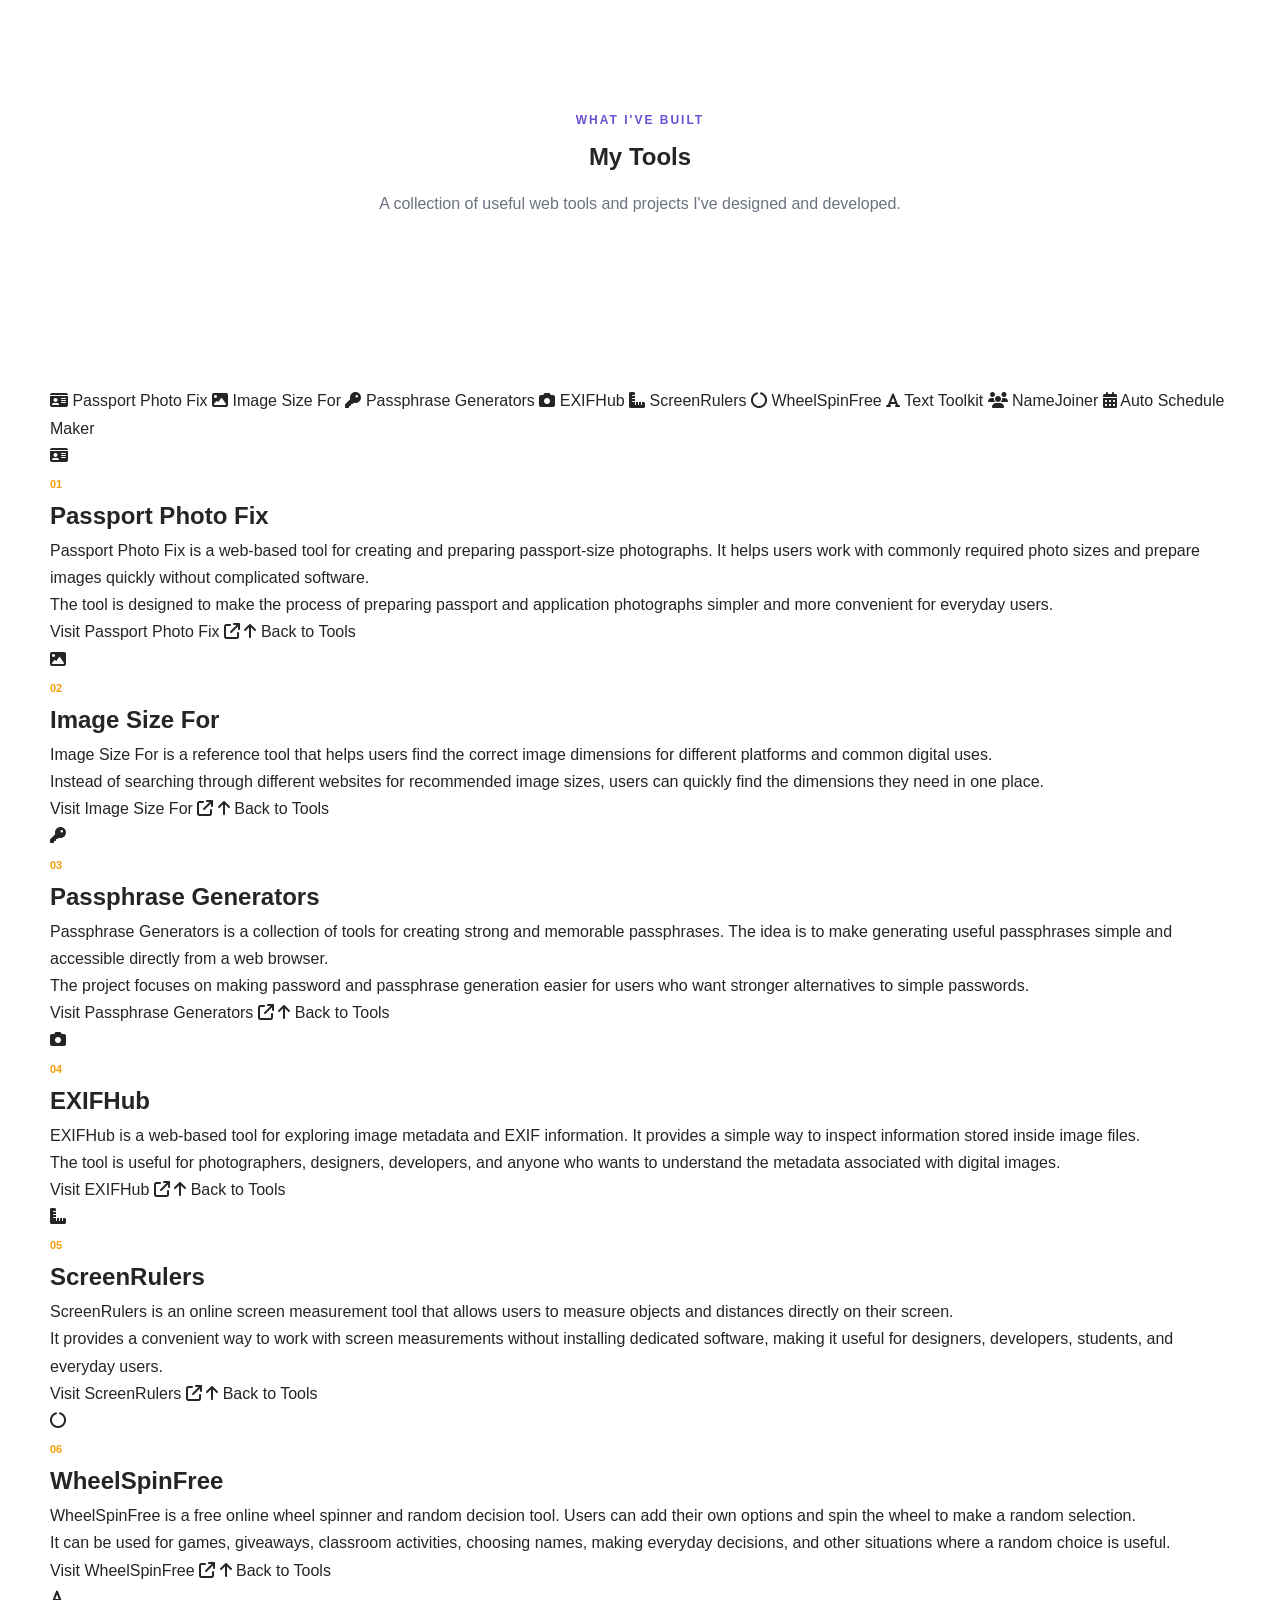
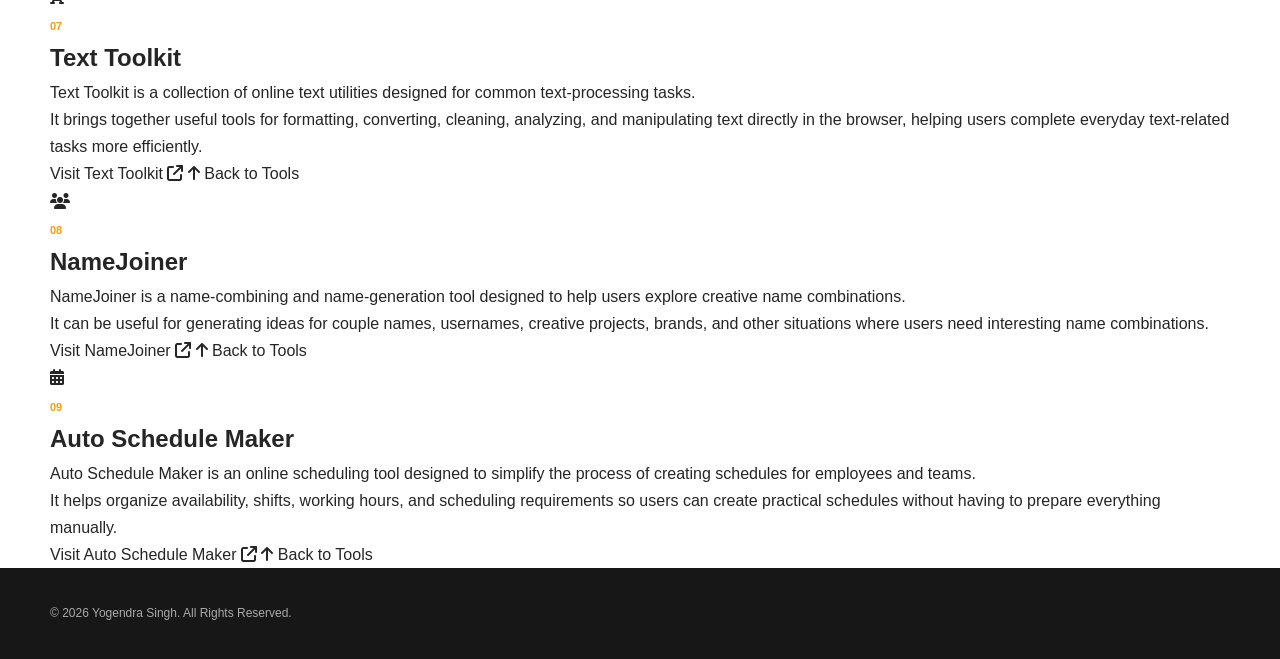
==== tools.html @ ba6ad02d "Add files via upload" ====
<!DOCTYPE html>
<html lang="en">
<head>
    <meta charset="UTF-8">
    <meta name="viewport" content="width=device-width, initial-scale=1.0">

    <title>My Tools | Yogendra Singh</title>
    <meta name="description" content="Explore useful web tools and projects created by Yogendra Singh, including ScreenRulers, WheelSpinFree, Text Toolkit, EXIFHub, and more.">

    <link rel="stylesheet" href="css/style.css">
    <link rel="stylesheet" href="css/tools.css">

    <!-- Font Awesome -->
    <link rel="stylesheet" href="https://cdnjs.cloudflare.com/ajax/libs/font-awesome/6.7.2/css/all.min.css">
</head>

<body>



<!-- ================= TOOLS HERO ================= -->
<section class="section tools-hero" id="tools-top">
    <div class="container">
        <div class="section-heading center">
            <span>WHAT I'VE BUILT</span>
            <h1>My Tools</h1>
            <p>
                A collection of useful web tools and projects
                I've designed and developed.
            </p>
        </div>
    </div>
</section>

<!-- ================= TOOL NAVIGATION ================= -->
<section class="tool-navigation">
    <div class="container">
        <div class="tool-nav-inner">
            <a href="#passport-photo-fix">
                <i class="fa-solid fa-id-card"></i>
                Passport Photo Fix
            </a>

            <a href="#image-size-for">
                <i class="fa-solid fa-image"></i>
                Image Size For
            </a>

            <a href="#passphrase-generators">
                <i class="fa-solid fa-key"></i>
                Passphrase Generators
            </a>

            <a href="#exifhub">
                <i class="fa-solid fa-camera"></i>
                EXIFHub
            </a>

            <a href="#screenrulers">
                <i class="fa-solid fa-ruler-combined"></i>
                ScreenRulers
            </a>

            <a href="#wheelspinfree">
                <i class="fa-solid fa-circle-notch"></i>
                WheelSpinFree
            </a>

            <a href="#text-toolkit">
                <i class="fa-solid fa-font"></i>
                Text Toolkit
            </a>

            <a href="#namejoiner">
                <i class="fa-solid fa-users"></i>
                NameJoiner
            </a>

            <a href="#auto-schedule-maker">
                <i class="fa-solid fa-calendar-days"></i>
                Auto Schedule Maker
            </a>
        </div>
    </div>
</section>

<!-- ================= TOOLS ================= -->
<main class="tools-page">
    <div class="container">

        <!-- Passport Photo Fix -->
        <section class="tool-section" id="passport-photo-fix">
            <div class="tool-section-icon">
                <i class="fa-solid fa-id-card"></i>
            </div>

            <div class="tool-section-content">
                <span class="tool-number">01</span>
                <h2>Passport Photo Fix</h2>

                <p>
                    Passport Photo Fix is a web-based tool for creating
                    and preparing passport-size photographs. It helps
                    users work with commonly required photo sizes and
                    prepare images quickly without complicated software.
                </p>

                <p>
                    The tool is designed to make the process of preparing
                    passport and application photographs simpler and more
                    convenient for everyday users.
                </p>

                <a href="https://passportphotofix.com/"
                   target="_blank"
                   rel="noopener"
                   class="tool-visit">
                    Visit Passport Photo Fix
                    <i class="fa-solid fa-arrow-up-right-from-square"></i>
                </a>

                <a href="#tools-top" class="back-to-tools">
                    <i class="fa-solid fa-arrow-up"></i>
                    Back to Tools
                </a>
            </div>
        </section>

        <!-- Image Size For -->
        <section class="tool-section" id="image-size-for">
            <div class="tool-section-icon">
                <i class="fa-solid fa-image"></i>
            </div>

            <div class="tool-section-content">
                <span class="tool-number">02</span>
                <h2>Image Size For</h2>

                <p>
                    Image Size For is a reference tool that helps users
                    find the correct image dimensions for different
                    platforms and common digital uses.
                </p>

                <p>
                    Instead of searching through different websites for
                    recommended image sizes, users can quickly find the
                    dimensions they need in one place.
                </p>

                <a href="https://imagesizefor.com/"
                   target="_blank"
                   rel="noopener"
                   class="tool-visit">
                    Visit Image Size For
                    <i class="fa-solid fa-arrow-up-right-from-square"></i>
                </a>

                <a href="#tools-top" class="back-to-tools">
                    <i class="fa-solid fa-arrow-up"></i>
                    Back to Tools
                </a>
            </div>
        </section>

        <!-- Passphrase Generators -->
        <section class="tool-section" id="passphrase-generators">
            <div class="tool-section-icon">
                <i class="fa-solid fa-key"></i>
            </div>

            <div class="tool-section-content">
                <span class="tool-number">03</span>
                <h2>Passphrase Generators</h2>

                <p>
                    Passphrase Generators is a collection of tools for
                    creating strong and memorable passphrases. The idea
                    is to make generating useful passphrases simple and
                    accessible directly from a web browser.
                </p>

                <p>
                    The project focuses on making password and passphrase
                    generation easier for users who want stronger
                    alternatives to simple passwords.
                </p>

                <a href="https://passphrasegenerators.com/"
                   target="_blank"
                   rel="noopener"
                   class="tool-visit">
                    Visit Passphrase Generators
                    <i class="fa-solid fa-arrow-up-right-from-square"></i>
                </a>

                <a href="#tools-top" class="back-to-tools">
                    <i class="fa-solid fa-arrow-up"></i>
                    Back to Tools
                </a>
            </div>
        </section>

        <!-- EXIFHub -->
        <section class="tool-section" id="exifhub">
            <div class="tool-section-icon">
                <i class="fa-solid fa-camera"></i>
            </div>

            <div class="tool-section-content">
                <span class="tool-number">04</span>
                <h2>EXIFHub</h2>

                <p>
                    EXIFHub is a web-based tool for exploring image
                    metadata and EXIF information. It provides a simple
                    way to inspect information stored inside image files.
                </p>

                <p>
                    The tool is useful for photographers, designers,
                    developers, and anyone who wants to understand the
                    metadata associated with digital images.
                </p>

                <a href="https://exifhub.com/"
                   target="_blank"
                   rel="noopener"
                   class="tool-visit">
                    Visit EXIFHub
                    <i class="fa-solid fa-arrow-up-right-from-square"></i>
                </a>

                <a href="#tools-top" class="back-to-tools">
                    <i class="fa-solid fa-arrow-up"></i>
                    Back to Tools
                </a>
            </div>
        </section>

        <!-- ScreenRulers -->
        <section class="tool-section" id="screenrulers">
            <div class="tool-section-icon">
                <i class="fa-solid fa-ruler-combined"></i>
            </div>

            <div class="tool-section-content">
                <span class="tool-number">05</span>
                <h2>ScreenRulers</h2>

                <p>
                    ScreenRulers is an online screen measurement tool
                    that allows users to measure objects and distances
                    directly on their screen.
                </p>

                <p>
                    It provides a convenient way to work with screen
                    measurements without installing dedicated software,
                    making it useful for designers, developers, students,
                    and everyday users.
                </p>

                <a href="https://screenrulers.com/"
                   target="_blank"
                   rel="noopener"
                   class="tool-visit">
                    Visit ScreenRulers
                    <i class="fa-solid fa-arrow-up-right-from-square"></i>
                </a>

                <a href="#tools-top" class="back-to-tools">
                    <i class="fa-solid fa-arrow-up"></i>
                    Back to Tools
                </a>
            </div>
        </section>

        <!-- WheelSpinFree -->
        <section class="tool-section" id="wheelspinfree">
            <div class="tool-section-icon">
                <i class="fa-solid fa-circle-notch"></i>
            </div>

            <div class="tool-section-content">
                <span class="tool-number">06</span>
                <h2>WheelSpinFree</h2>

                <p>
                    WheelSpinFree is a free online wheel spinner and
                    random decision tool. Users can add their own options
                    and spin the wheel to make a random selection.
                </p>

                <p>
                    It can be used for games, giveaways, classroom
                    activities, choosing names, making everyday
                    decisions, and other situations where a random
                    choice is useful.
                </p>

                <a href="https://wheelspinfree.com/"
                   target="_blank"
                   rel="noopener"
                   class="tool-visit">
                    Visit WheelSpinFree
                    <i class="fa-solid fa-arrow-up-right-from-square"></i>
                </a>

                <a href="#tools-top" class="back-to-tools">
                    <i class="fa-solid fa-arrow-up"></i>
                    Back to Tools
                </a>
            </div>
        </section>

        <!-- Text Toolkit -->
        <section class="tool-section" id="text-toolkit">
            <div class="tool-section-icon">
                <i class="fa-solid fa-font"></i>
            </div>

            <div class="tool-section-content">
                <span class="tool-number">07</span>
                <h2>Text Toolkit</h2>

                <p>
                    Text Toolkit is a collection of online text utilities
                    designed for common text-processing tasks.
                </p>

                <p>
                    It brings together useful tools for formatting,
                    converting, cleaning, analyzing, and manipulating
                    text directly in the browser, helping users complete
                    everyday text-related tasks more efficiently.
                </p>

                <a href="https://texttoolkit.dev/"
                   target="_blank"
                   rel="noopener"
                   class="tool-visit">
                    Visit Text Toolkit
                    <i class="fa-solid fa-arrow-up-right-from-square"></i>
                </a>

                <a href="#tools-top" class="back-to-tools">
                    <i class="fa-solid fa-arrow-up"></i>
                    Back to Tools
                </a>
            </div>
        </section>

        <!-- NameJoiner -->
        <section class="tool-section" id="namejoiner">
            <div class="tool-section-icon">
                <i class="fa-solid fa-users"></i>
            </div>

            <div class="tool-section-content">
                <span class="tool-number">08</span>
                <h2>NameJoiner</h2>

                <p>
                    NameJoiner is a name-combining and name-generation
                    tool designed to help users explore creative name
                    combinations.
                </p>

                <p>
                    It can be useful for generating ideas for couple
                    names, usernames, creative projects, brands, and
                    other situations where users need interesting name
                    combinations.
                </p>

                <a href="https://namejoiner.com/"
                   target="_blank"
                   rel="noopener"
                   class="tool-visit">
                    Visit NameJoiner
                    <i class="fa-solid fa-arrow-up-right-from-square"></i>
                </a>

                <a href="#tools-top" class="back-to-tools">
                    <i class="fa-solid fa-arrow-up"></i>
                    Back to Tools
                </a>
            </div>
        </section>

        <!-- Auto Schedule Maker -->
        <section class="tool-section" id="auto-schedule-maker">
            <div class="tool-section-icon">
                <i class="fa-solid fa-calendar-days"></i>
            </div>

            <div class="tool-section-content">
                <span class="tool-number">09</span>
                <h2>Auto Schedule Maker</h2>

                <p>
                    Auto Schedule Maker is an online scheduling tool
                    designed to simplify the process of creating
                    schedules for employees and teams.
                </p>

                <p>
                    It helps organize availability, shifts, working
                    hours, and scheduling requirements so users can
                    create practical schedules without having to
                    prepare everything manually.
                </p>

                <a href="https://autoschedulemaker.com/"
                   target="_blank"
                   rel="noopener"
                   class="tool-visit">
                    Visit Auto Schedule Maker
                    <i class="fa-solid fa-arrow-up-right-from-square"></i>
                </a>

                <a href="#tools-top" class="back-to-tools">
                    <i class="fa-solid fa-arrow-up"></i>
                    Back to Tools
                </a>
            </div>
        </section>

    </div>
</main>

<!-- ================= FOOTER ================= -->
<footer class="footer">
    <div class="container">
        <p>
            © 2026 Yogendra Singh. All Rights Reserved.
        </p>
    </div>
</footer>

</body>
</html>
---- css/style.css ----
/* =========================================
   RESET
========================================= */

* {
    margin: 0;
    padding: 0;
    box-sizing: border-box;
}

html {
    scroll-behavior: smooth;
}

body {
    font-family: "Inter", sans-serif;
    background: #ffffff;
    color: #252525;
    line-height: 1.7;
}

img {
    max-width: 100%;
    display: block;
}

a {
    text-decoration: none;
    color: inherit;
}

button {
    font-family: inherit;
}


/* =========================================
   VARIABLES
========================================= */

:root {

    --primary: #6c4fd3;
    --primary-dark: #553bb5;
    --secondary: #f59e0b;

    --text: #242424;
    --text-light: #6b7280;

    --heading: #171717;

    --background: #ffffff;
    --background-soft: #f8f8fb;

    --border: #e8e8ee;

    --card: #ffffff;

    --shadow:
        0 10px 35px rgba(30, 30, 60, 0.07);

    --radius: 16px;

    --container: 1180px;
}


/* =========================================
   CONTAINER
========================================= */

.container {
    width: min(var(--container), calc(100% - 40px));
    margin: auto;
}


/* =========================================
   HEADER
========================================= */

.header {
    position: sticky;
    top: 0;
    z-index: 1000;

    background: rgba(255, 255, 255, 0.94);

    backdrop-filter: blur(12px);

    border-bottom: 1px solid var(--border);
}

.nav-container {
    height: 76px;

    display: flex;
    align-items: center;
    justify-content: space-between;
}

.logo {
    font-size: 27px;
    font-weight: 800;

    color: var(--primary);
}

.logo span {
    color: var(--secondary);
}


.nav {
    display: flex;
    align-items: center;
    gap: 32px;
}

.nav a {
    font-size: 14px;
    font-weight: 600;

    color: #555;

    transition: 0.25s ease;
}

.nav a:hover {
    color: var(--primary);
}


.menu-toggle {
    display: none;

    border: 0;
    background: transparent;

    font-size: 24px;

    color: var(--text);

    cursor: pointer;
}


/* =========================================
   HERO
========================================= */

.hero {
    min-height: calc(100vh - 76px);

    display: flex;
    align-items: center;

    background:
        radial-gradient(
            circle at 85% 20%,
            rgba(108, 79, 211, 0.08),
            transparent 35%
        );
}

.hero-container {

    display: grid;

    grid-template-columns:
        1.1fr
        0.9fr;

    align-items: center;

    gap: 70px;

    padding-top: 70px;
    padding-bottom: 70px;
}


.hero-small {
    display: inline-block;

    margin-bottom: 12px;

    font-size: 15px;

    font-weight: 600;

    color: var(--primary);
}


.hero h1 {
    font-size: clamp(60px, 8vw, 100px);

    line-height: 1;

    letter-spacing: -4px;

    color: var(--heading);
}

.hero h1 span {
    color: var(--secondary);
}


.hero h2 {
    margin-top: 18px;

    font-size: clamp(28px, 4vw, 46px);

    line-height: 1.15;

    color: var(--heading);
}


.hero p {
    max-width: 620px;

    margin-top: 22px;

    font-size: 17px;

    color: var(--text-light);
}


.hero-buttons {
    display: flex;

    gap: 14px;

    margin-top: 30px;
}


.btn {
    display: inline-flex;

    align-items: center;
    gap: 9px;

    padding: 13px 22px;

    border-radius: 9px;

    font-size: 14px;

    font-weight: 700;

    transition: 0.25s ease;
}


.btn-primary {
    background: var(--primary);

    color: #ffffff;
}

.btn-primary:hover {
    background: var(--primary-dark);

    transform: translateY(-2px);
}


.btn-outline {

    border: 1px solid var(--border);

    color: var(--text);

    background: #fff;
}

.btn-outline:hover {

    border-color: var(--primary);

    color: var(--primary);
}


.social-links {

    display: flex;

    gap: 18px;

    margin-top: 30px;
}

.social-links a {

    width: 38px;
    height: 38px;

    display: flex;

    align-items: center;
    justify-content: center;

    border: 1px solid var(--border);

    border-radius: 50%;

    color: #777;

    transition: 0.25s ease;
}

.social-links a:hover {

    color: var(--primary);

    border-color: var(--primary);

    transform: translateY(-3px);
}


/* HERO IMAGE */

.hero-image {

    display: flex;

    justify-content: center;
}

.image-wrapper {

    width: min(390px, 100%);

    position: relative;
}

.image-wrapper::before {

    content: "";

    position: absolute;

    width: 280px;
    height: 280px;

    border-radius: 50%;

    background: #f1edff;

    top: 50%;
    left: 50%;

    transform: translate(-50%, -50%);

    z-index: -1;
}

.image-wrapper img {

    width: 100%;

    filter: drop-shadow(
        0 25px 30px rgba(0,0,0,0.12)
    );
}


/* =========================================
   SECTION
========================================= */

.section {

    padding: 110px 0;
}

.about,
.journey {

    background: var(--background-soft);
}


.section-heading {

    margin-bottom: 60px;
}

.section-heading.center {

    text-align: center;
}

.section-heading span {

    display: block;

    margin-bottom: 7px;

    font-size: 12px;

    font-weight: 800;

    letter-spacing: 2px;

    color: var(--primary);
}


.section-heading h2 {

    font-size: clamp(32px, 5vw, 46px);

    line-height: 1.2;

    color: var(--heading);
}

.section-heading p {

    max-width: 600px;

    margin: 12px auto 0;

    color: var(--text-light);
}


/* =========================================
   ABOUT
========================================= */

.about-grid {

    display: grid;

    grid-template-columns: 0.7fr 1.3fr;

    align-items: center;

    gap: 80px;
}


.about-image {

    display: flex;

    justify-content: center;
}


.about-image img {

    width: 300px;

    filter:
        drop-shadow(
            0 20px 30px rgba(0,0,0,0.12)
        );
}


.about-content p {

    margin-bottom: 18px;

    color: var(--text-light);

    font-size: 16px;
}


/* =========================================
   SKILLS
========================================= */

.skills {

    margin-top: 35px;
}


.skill {

    margin-bottom: 20px;
}


.skill-header {

    display: flex;

    justify-content: space-between;

    margin-bottom: 7px;

    font-size: 13px;

    font-weight: 600;
}


.skill-header span:last-child {

    color: var(--primary);
}


.skill-bar {

    height: 7px;

    overflow: hidden;

    border-radius: 10px;

    background: #e6e6eb;
}


.skill-bar span {

    display: block;

    height: 100%;

    border-radius: inherit;

    background: var(--primary);
}


/* =========================================
   SERVICES
========================================= */

.services-grid {

    display: grid;

    grid-template-columns:
        repeat(4, 1fr);

    gap: 20px;
}


.service-card {

    padding: 35px 28px;

    border: 1px solid var(--border);

    border-radius: var(--radius);

    background: var(--card);

    transition: 0.3s ease;
}


.service-card:hover {

    transform: translateY(-6px);

    box-shadow: var(--shadow);

    border-color:
        rgba(108, 79, 211, 0.25);
}


.service-icon {

    width: 50px;
    height: 50px;

    display: flex;

    align-items: center;
    justify-content: center;

    margin-bottom: 25px;

    border-radius: 12px;

    background: #f1edff;

    color: var(--primary);

    font-size: 20px;
}


.service-card h3 {

    font-size: 19px;

    margin-bottom: 12px;

    color: var(--heading);
}


.service-card p {

    font-size: 14px;

    color: var(--text-light);
}


/* =========================================
   JOURNEY
========================================= */

.timeline {

    position: relative;

    max-width: 900px;

    margin: auto;

    padding: 20px 0;
}


.timeline::before {

    content: "";

    position: absolute;

    top: 0;
    bottom: 0;

    left: 50%;

    width: 2px;

    background: #ddd;

    transform: translateX(-50%);
}


.timeline-item {

    position: relative;

    width: 50%;

    padding: 15px 45px;

    margin-bottom: 25px;
}


.timeline-item:nth-child(odd) {

    left: 0;

    text-align: right;
}


.timeline-item:nth-child(even) {

    left: 50%;
}


.timeline-dot {

    position: absolute;

    top: 30px;

    width: 13px;
    height: 13px;

    border-radius: 50%;

    background: var(--primary);

    border: 3px solid #fff;

    box-shadow:
        0 0 0 2px var(--primary);

    z-index: 2;
}


.timeline-item:nth-child(odd)
.timeline-dot {

    right: -7px;
}


.timeline-item:nth-child(even)
.timeline-dot {

    left: -7px;
}


.timeline-content {

    padding: 28px;

    border: 1px solid var(--border);

    border-radius: var(--radius);

    background: #fff;

    box-shadow:
        0 5px 20px rgba(0,0,0,0.03);
}


.timeline-year {

    display: inline-block;

    margin-bottom: 7px;

    font-size: 13px;

    font-weight: 700;

    color: var(--primary);
}


.timeline-content h3 {

    margin-bottom: 8px;

    font-size: 19px;

    color: var(--heading);
}


.timeline-content p {

    margin-bottom: 15px;

    font-size: 14px;

    color: var(--text-light);
}


/* =========================================
   TOOLS
========================================= */

.tools {
    background: #fff;
}

.tools-grid {
    display: grid;
    grid-template-columns: repeat(2, 1fr);
    gap: 22px;
    max-width: 950px;
    margin: auto;
}

.tool-card {
    position: relative;
    display: flex;
    gap: 25px;
    padding: 32px;
    border: 1px solid var(--border);
    border-radius: var(--radius);
    background: #fff;
    transition: 0.3s ease;
    overflow: hidden;
}

.tool-card::after {
    content: "";
    position: absolute;
    width: 120px;
    height: 120px;
    border-radius: 50%;
    background: #f6f3ff;
    right: -50px;
    bottom: -50px;
    z-index: 0;
}

.tool-card:hover {
    transform: translateY(-5px);
    border-color: rgba(108,79,211,0.35);
    box-shadow: var(--shadow);
}

.tool-icon {
    flex-shrink: 0;
    width: 55px;
    height: 55px;
    display: flex;
    align-items: center;
    justify-content: center;
    border-radius: 14px;
    background: #f1edff;
    color: var(--primary);
    font-size: 21px;
    z-index: 1;
}

.tool-content {
    position: relative;
    z-index: 1;
}

.tool-number {
    font-size: 11px;
    font-weight: 800;
    color: var(--secondary);
}

.tool-content h3 {
    margin: 3px 0 8px;
    font-size: 20px;
    color: var(--heading);
}

.tool-content p {
    font-size: 14px;
    color: var(--text-light);
    margin-bottom: 14px;
}

.tool-link {
    display: inline-flex;
    align-items: center;
    gap: 7px;
    font-size: 13px;
    font-weight: 700;
    color: var(--primary);
}

/* =========================================
   CONTACT
========================================= */

.contact {

    background: var(--background-soft);
}


.contact-box {

    display: grid;

    grid-template-columns: 1fr 1fr;

    gap: 70px;

    align-items: center;

    padding: 60px;

    border-radius: 24px;

    background: #fff;

    border: 1px solid var(--border);

    box-shadow: var(--shadow);
}


.contact-content > span {

    font-size: 12px;

    font-weight: 800;

    letter-spacing: 2px;

    color: var(--primary);
}


.contact-content h2 {

    margin: 10px 0;

    font-size: 38px;

    line-height: 1.2;

    color: var(--heading);
}


.contact-content p {

    color: var(--text-light);
}


.contact-links {

    display: grid;

    gap: 12px;
}


.contact-links a {

    display: flex;

    align-items: center;

    gap: 15px;

    padding: 16px 20px;

    border: 1px solid var(--border);

    border-radius: 12px;

    transition: 0.25s ease;
}


.contact-links a:hover {

    border-color: var(--primary);

    color: var(--primary);
}


.contact-links i {

    font-size: 22px;
}


.contact-links small {

    display: block;

    font-size: 11px;

    color: var(--text-light);
}


.contact-links strong {

    display: block;

    font-size: 14px;
}


/* =========================================
   FOOTER
========================================= */

.footer {

    padding: 35px 0;

    background: #171717;

    color: #fff;
}


.footer-container {

    display: flex;

    align-items: center;

    justify-content: space-between;
}


.footer strong {

    font-size: 20px;
}


.footer strong span {

    color: var(--secondary);
}


.footer p {

    font-size: 12px;

    color: #aaa;
}


/* =========================================
   RESPONSIVE
========================================= */

@media (max-width: 1000px) {

    .services-grid {

        grid-template-columns:
            repeat(2, 1fr);
    }

    .hero-container {

        grid-template-columns: 1fr;

        text-align: center;
    }

    .hero p {

        margin-left: auto;
        margin-right: auto;
    }

    .hero-buttons,
    .social-links {

        justify-content: center;
    }

    .hero-image {

        order: -1;
    }

    .image-wrapper {

        width: 280px;
    }

    .about-grid {

        grid-template-columns: 1fr;

        gap: 40px;
    }

    .about-image {

        order: -1;
    }

    .about-content {

        max-width: 800px;

        margin: auto;
    }

    .contact-box {

        grid-template-columns: 1fr;

        gap: 35px;
    }
}


@media (max-width: 768px) {

    .container {

        width: min(
            var(--container),
            calc(100% - 30px)
        );
    }


    .nav {

        position: absolute;

        top: 76px;

        left: 0;

        right: 0;

        display: none;

        flex-direction: column;

        align-items: stretch;

        gap: 0;

        padding: 10px 20px 20px;

        background: #fff;

        border-bottom: 1px solid var(--border);

        box-shadow: 0 10px 20px rgba(0,0,0,0.05);
    }


    .nav.active {

        display: flex;
    }


    .nav a {

        padding: 12px 0;

        border-bottom: 1px solid #f1f1f1;
    }


    .menu-toggle {

        display: block;
    }


    .section {

        padding: 80px 0;
    }


    .services-grid {

        grid-template-columns: 1fr;
    }


    .tools-grid {

        grid-template-columns: 1fr;
    }


    .timeline::before {

        left: 10px;

        transform: none;
    }


    .timeline-item,
    .timeline-item:nth-child(even),
    .timeline-item:nth-child(odd) {

        width: 100%;

        left: 0;

        padding-left: 40px;

        padding-right: 0;

        text-align: left;
    }


    .timeline-dot,
    .timeline-item:nth-child(odd) .timeline-dot,
    .timeline-item:nth-child(even) .timeline-dot {

        left: 4px;

        right: auto;
    }


    .contact-box {

        padding: 35px 25px;
    }


    .footer-container {

        flex-direction: column;

        gap: 12px;

        text-align: center;
    }
}


@media (max-width: 500px) {

    .hero h1 {

        font-size: 64px;

        letter-spacing: -3px;
    }


    .hero h2 {

        font-size: 29px;
    }


    .hero-buttons {

        flex-direction: column;
    }


    .btn {

        justify-content: center;
    }


    .tool-card {

        flex-direction: column;

        padding: 25px;
    }


    .contact-content h2 {

        font-size: 30px;
    }
}
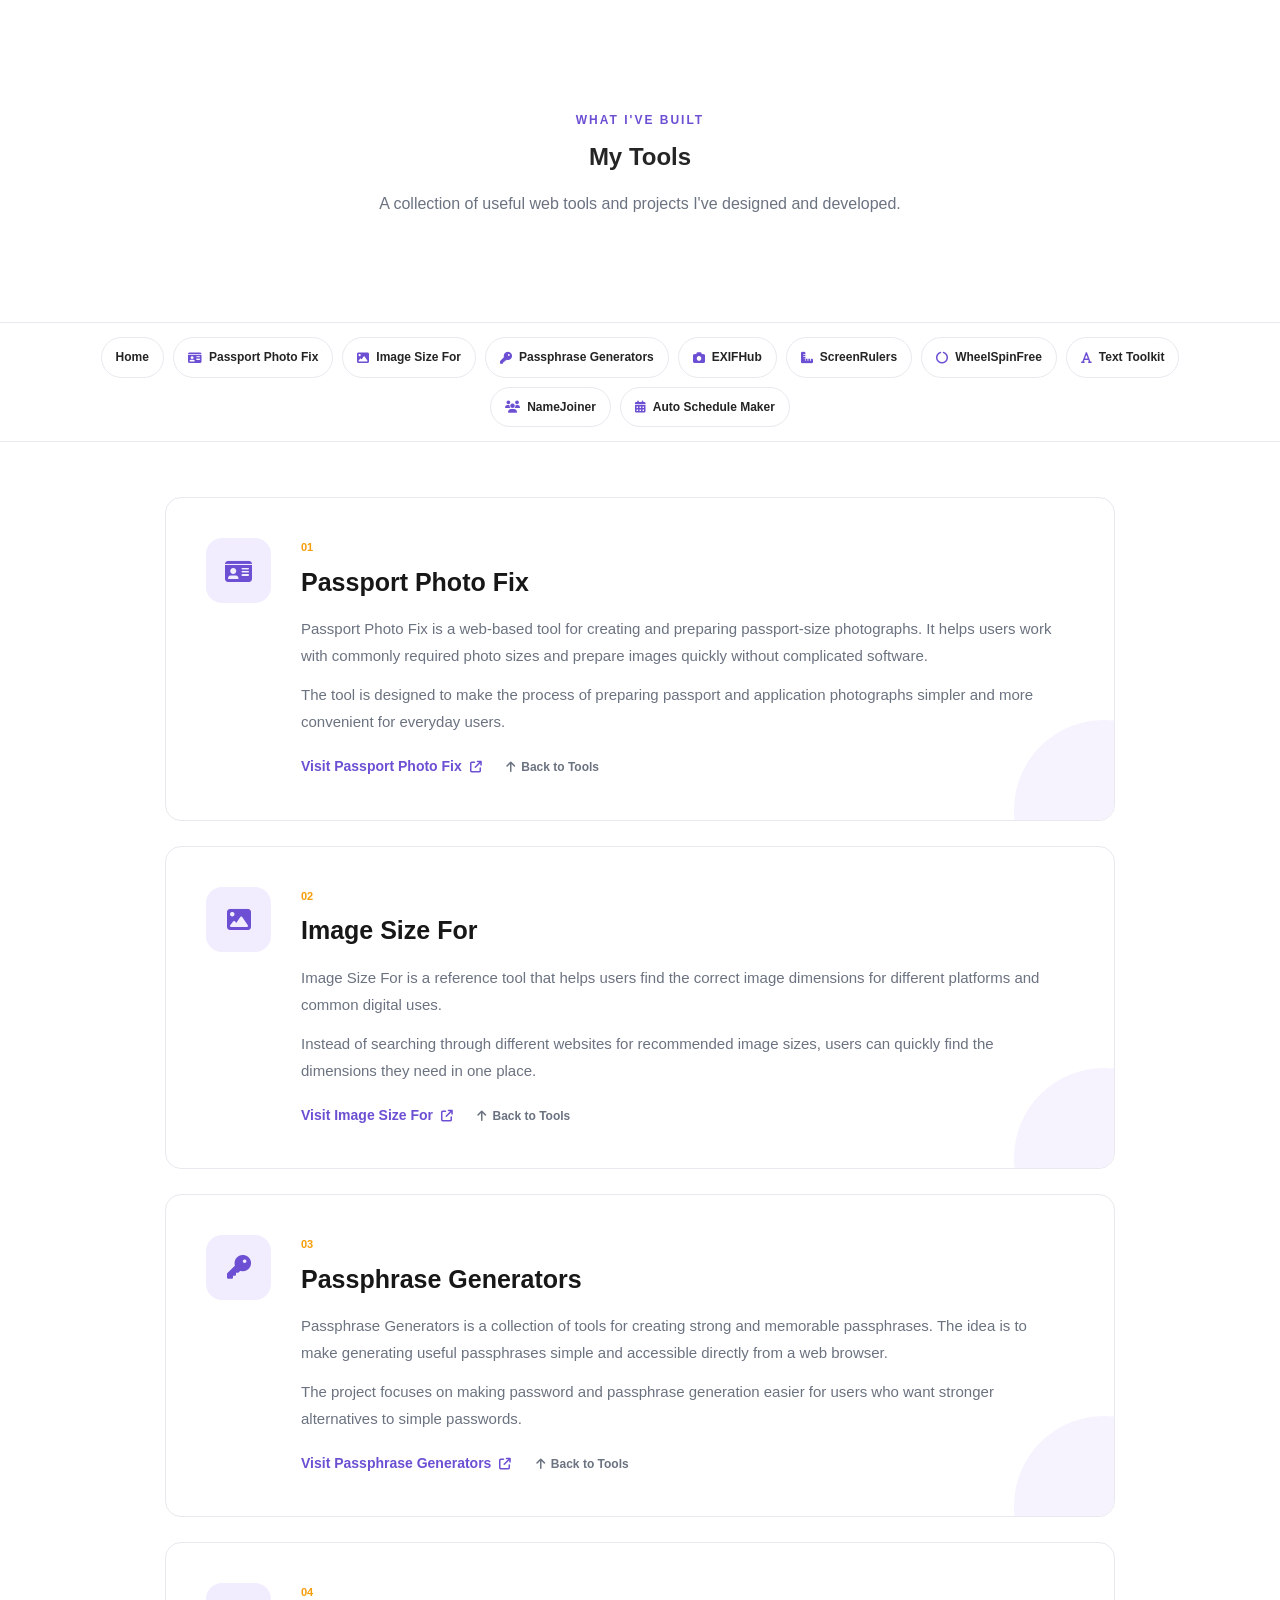
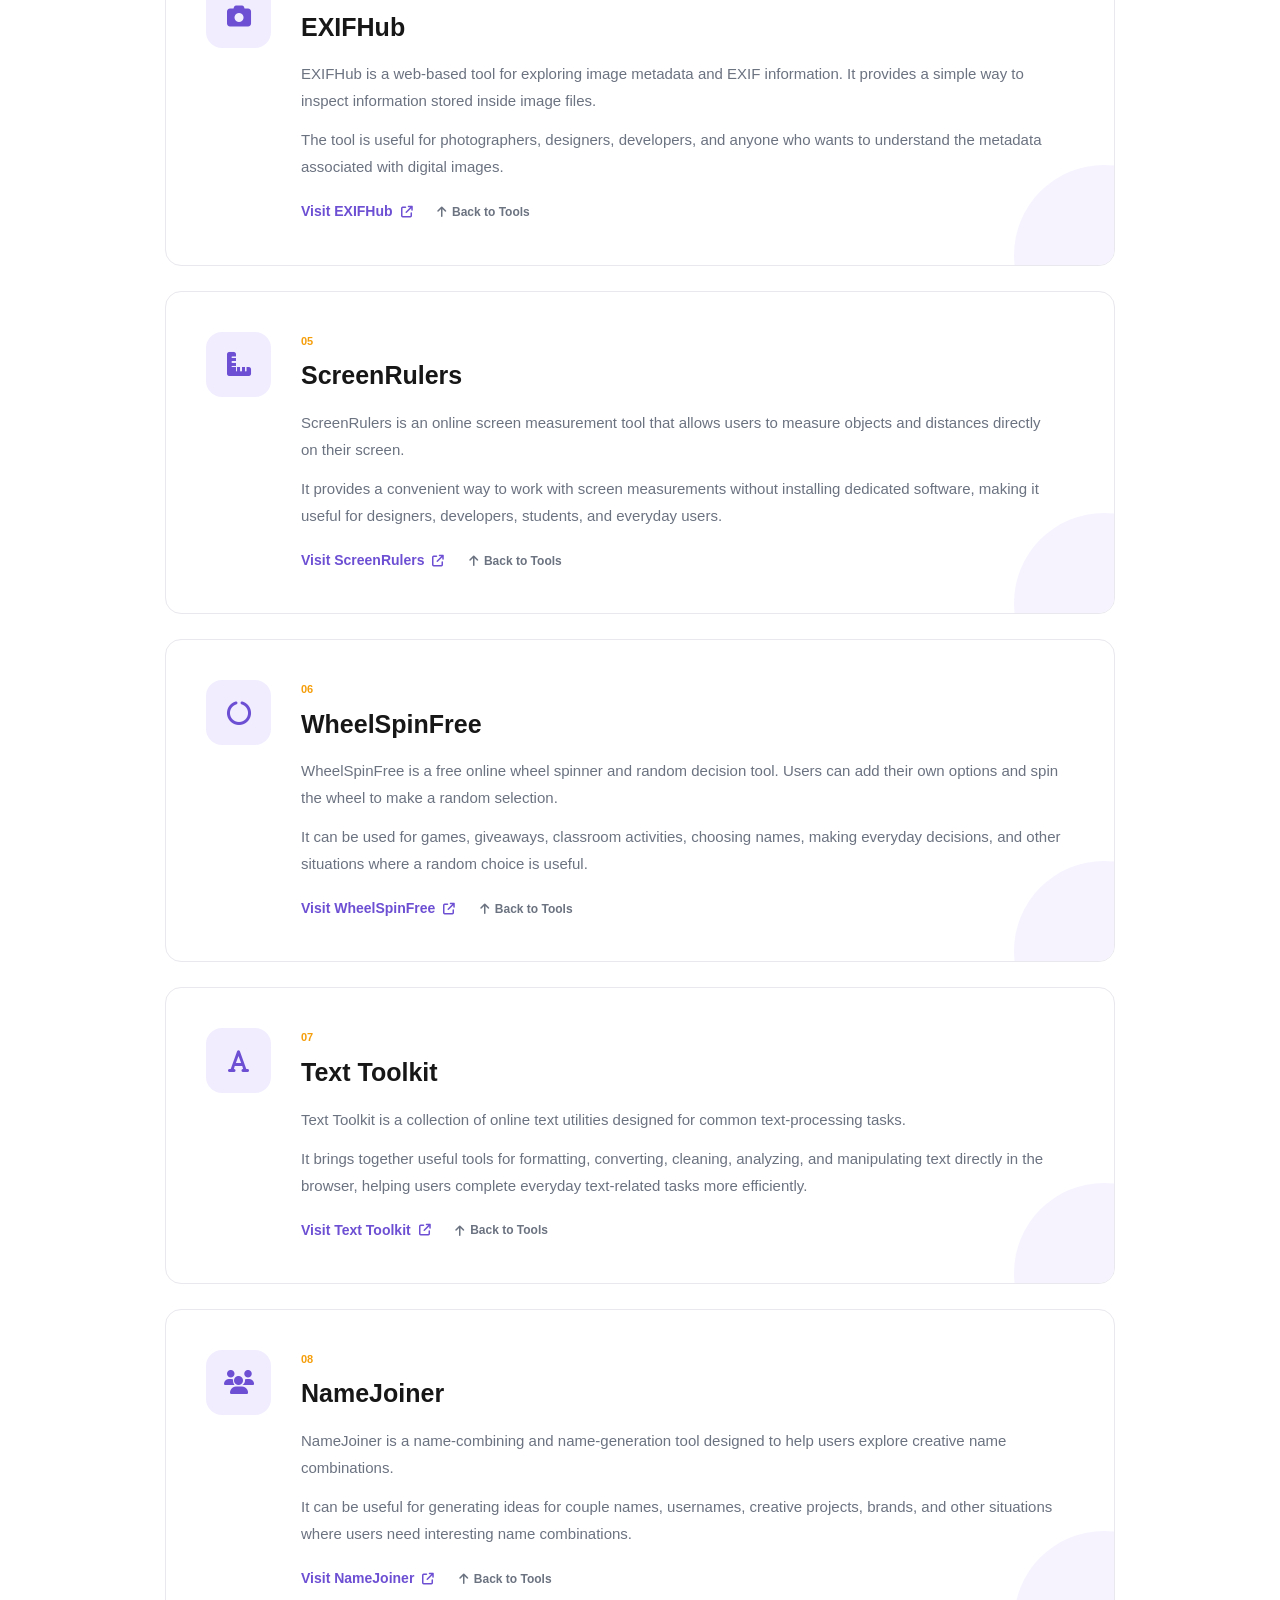
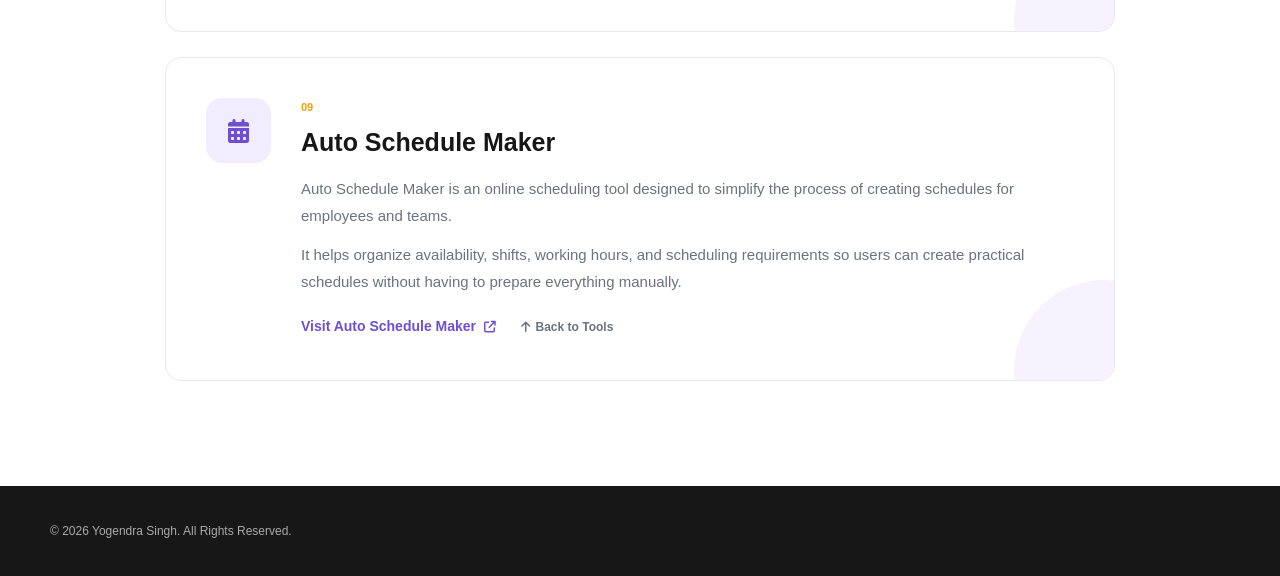
==== commit 0ab4cd0f: "Update tools.html" ====
--- a/tools.html
+++ b/tools.html
@@ -6,6 +6,8 @@
 
     <title>My Tools | Yogendra Singh</title>
     <meta name="description" content="Explore useful web tools and projects created by Yogendra Singh, including ScreenRulers, WheelSpinFree, Text Toolkit, EXIFHub, and more.">
+
+    <link rel="icon" type="image/png" href="images/favicon.png">
 
     <link rel="stylesheet" href="css/style.css">
     <link rel="stylesheet" href="css/tools.css">
@@ -36,6 +38,10 @@
 <section class="tool-navigation">
     <div class="container">
         <div class="tool-nav-inner">
+            <a href="index.html">
+                Home
+            </a>
+
             <a href="#passport-photo-fix">
                 <i class="fa-solid fa-id-card"></i>
                 Passport Photo Fix
@@ -440,4 +446,4 @@
 </footer>
 
 </body>
-</html>+</html>
--- a/css/tools.css
+++ b/css/tools.css
@@ -0,0 +1,269 @@
+/* =========================================
+   TOOLS PAGE
+========================================= */
+
+html {
+    scroll-behavior: smooth;
+}
+
+.tools-hero {
+    padding-bottom: 45px;
+}
+
+.tools-hero h1 {
+    margin-bottom: 12px;
+}
+
+.tools-hero p {
+    max-width: 650px;
+    margin: 0 auto;
+}
+
+/* =========================================
+   TOOL NAVIGATION
+========================================= */
+
+.tool-navigation {
+    position: sticky;
+    top: 0;
+    z-index: 100;
+    padding: 14px 0;
+    background: rgba(255,255,255,0.96);
+    border-top: 1px solid var(--border);
+    border-bottom: 1px solid var(--border);
+    backdrop-filter: blur(10px);
+}
+
+.tool-nav-inner {
+    display: flex;
+    flex-wrap: wrap;
+    justify-content: center;
+    gap: 9px;
+}
+
+.tool-nav-inner a {
+    display: inline-flex;
+    align-items: center;
+    gap: 7px;
+    padding: 9px 14px;
+    border: 1px solid var(--border);
+    border-radius: 50px;
+    background: #fff;
+    color: var(--text);
+    font-size: 12px;
+    font-weight: 700;
+    text-decoration: none;
+    transition: 0.25s ease;
+}
+
+.tool-nav-inner a i {
+    color: var(--primary);
+    font-size: 12px;
+}
+
+.tool-nav-inner a:hover {
+    color: var(--primary);
+    border-color: rgba(108,79,211,0.35);
+    background: #f8f6ff;
+    transform: translateY(-2px);
+}
+
+/* =========================================
+   TOOLS CONTENT
+========================================= */
+
+.tools-page {
+    padding: 55px 0 80px;
+}
+
+.tool-section {
+    position: relative;
+    display: flex;
+    gap: 30px;
+    max-width: 950px;
+    margin: 0 auto 25px;
+    padding: 40px;
+    border: 1px solid var(--border);
+    border-radius: var(--radius);
+    background: #fff;
+    overflow: hidden;
+    scroll-margin-top: 100px;
+    transition: 0.3s ease;
+}
+
+.tool-section::after {
+    content: "";
+    position: absolute;
+    width: 180px;
+    height: 180px;
+    right: -80px;
+    bottom: -80px;
+    border-radius: 50%;
+    background: #f6f3ff;
+    z-index: 0;
+}
+
+.tool-section:hover {
+    border-color: rgba(108,79,211,0.25);
+    box-shadow: var(--shadow);
+}
+
+.tool-section-icon {
+    position: relative;
+    z-index: 1;
+    flex-shrink: 0;
+    width: 65px;
+    height: 65px;
+    display: flex;
+    align-items: center;
+    justify-content: center;
+    border-radius: 16px;
+    background: #f1edff;
+    color: var(--primary);
+    font-size: 24px;
+}
+
+.tool-section-content {
+    position: relative;
+    z-index: 1;
+    flex: 1;
+}
+
+.tool-number {
+    display: block;
+    margin-bottom: 4px;
+    color: var(--secondary);
+    font-size: 11px;
+    font-weight: 800;
+}
+
+.tool-section h2 {
+    margin: 0 0 12px;
+    color: var(--heading);
+    font-size: 25px;
+}
+
+.tool-section p {
+    max-width: 760px;
+    margin: 0 0 12px;
+    color: var(--text-light);
+    font-size: 15px;
+    line-height: 1.8;
+}
+
+.tool-visit {
+    display: inline-flex;
+    align-items: center;
+    gap: 8px;
+    margin-top: 8px;
+    color: var(--primary);
+    font-size: 14px;
+    font-weight: 700;
+    text-decoration: none;
+}
+
+.tool-visit:hover {
+    color: var(--secondary);
+}
+
+.tool-visit i {
+    font-size: 12px;
+}
+
+.back-to-tools {
+    display: inline-flex;
+    align-items: center;
+    gap: 6px;
+    margin-left: 20px;
+    color: var(--text-light);
+    font-size: 12px;
+    font-weight: 600;
+    text-decoration: none;
+}
+
+.back-to-tools:hover {
+    color: var(--primary);
+}
+
+/* =========================================
+   RESPONSIVE
+========================================= */
+
+@media (max-width: 768px) {
+
+    .tools-hero {
+        padding-bottom: 30px;
+    }
+
+    .tool-navigation {
+        position: relative;
+    }
+
+    .tool-nav-inner {
+        justify-content: flex-start;
+        overflow-x: auto;
+        flex-wrap: nowrap;
+        padding: 3px 2px 7px;
+        scrollbar-width: thin;
+    }
+
+    .tool-nav-inner a {
+        flex-shrink: 0;
+        white-space: nowrap;
+    }
+
+    .tools-page {
+        padding: 35px 0 55px;
+    }
+
+    .tool-section {
+        gap: 20px;
+        padding: 28px;
+        margin-bottom: 18px;
+    }
+
+    .tool-section-icon {
+        width: 55px;
+        height: 55px;
+        border-radius: 14px;
+        font-size: 20px;
+    }
+
+    .tool-section h2 {
+        font-size: 21px;
+    }
+
+    .tool-section p {
+        font-size: 14px;
+        line-height: 1.7;
+    }
+
+    .back-to-tools {
+        display: flex;
+        margin: 15px 0 0;
+    }
+}
+
+@media (max-width: 520px) {
+
+    .tool-section {
+        display: block;
+        padding: 25px;
+    }
+
+    .tool-section-icon {
+        margin-bottom: 20px;
+    }
+
+    .tool-section h2 {
+        font-size: 20px;
+    }
+
+    .tool-section p {
+        font-size: 14px;
+    }
+
+    .tool-visit {
+        font-size: 13px;
+    }
+}
